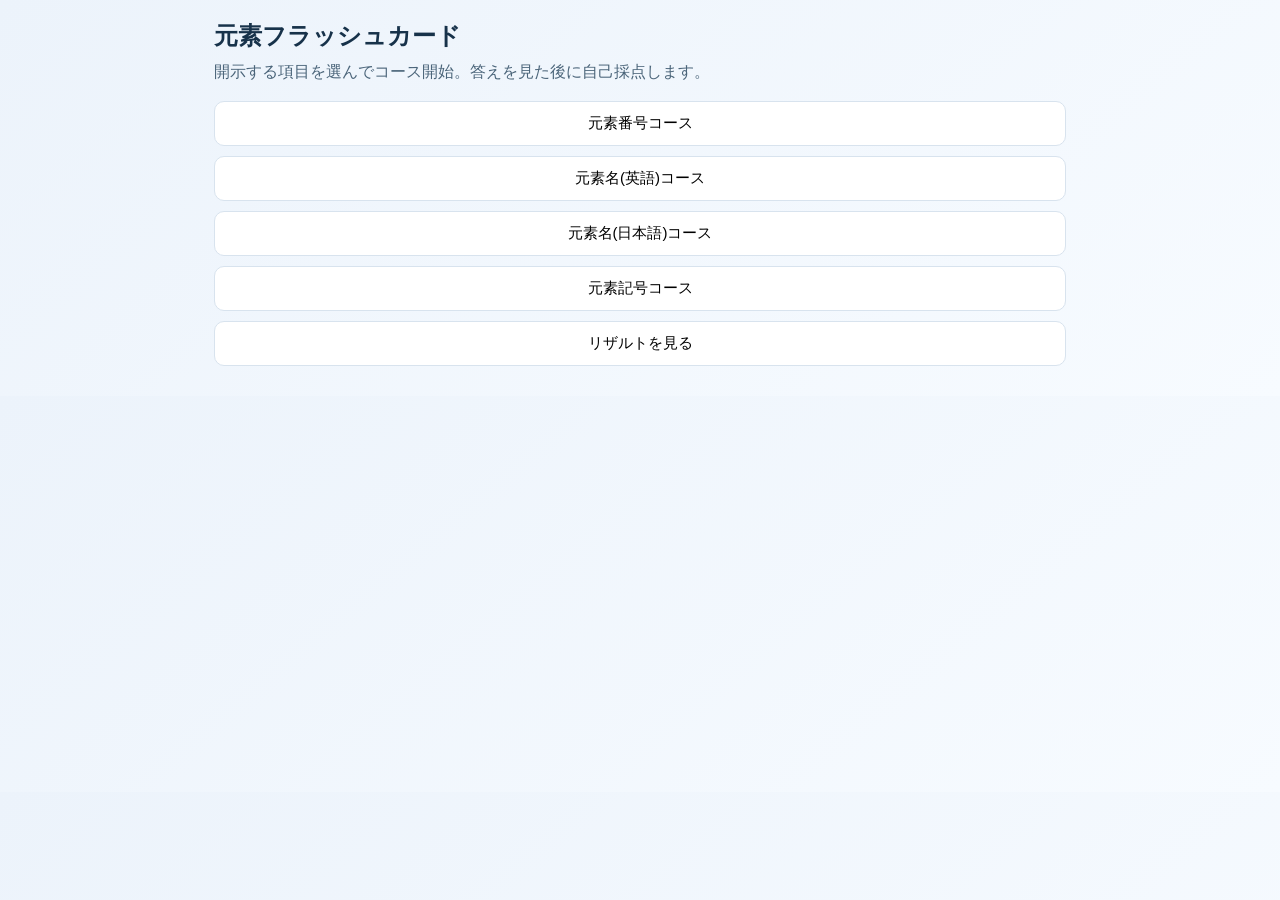
==== docs/index.html @ d859f599 "webをdocsに変更" ====
﻿<!doctype html>
<html lang="ja">
<head>
  <meta charset="UTF-8" />
  <meta name="viewport" content="width=device-width, initial-scale=1.0" />
  <title>元素フラッシュカード</title>
  <link rel="stylesheet" href="styles.css" />
</head>
<body>
  <main class="app">
    <section id="menu-screen" class="screen active">
      <h1>元素フラッシュカード</h1>
      <p>開示する項目を選んでコース開始。答えを見た後に自己採点します。</p>
      <div class="menu-buttons">
        <button data-course="number">元素番号コース</button>
        <button data-course="english">元素名(英語)コース</button>
        <button data-course="japanese">元素名(日本語)コース</button>
        <button data-course="symbol">元素記号コース</button>
        <button id="go-results">リザルトを見る</button>
      </div>
    </section>

    <section id="quiz-screen" class="screen">
      <div class="top-actions">
        <button class="back-menu">メニューに戻る</button>
      </div>
      <h2 id="quiz-title"></h2>
      <div class="card">
        <div class="row"><span class="label">元素番号</span><span id="q-number" class="value"></span></div>
        <div class="row"><span class="label">元素名(英語)</span><span id="q-english" class="value"></span></div>
        <div class="row"><span class="label">元素名(日本語)</span><span id="q-japanese" class="value"></span></div>
        <div class="row"><span class="label">元素記号</span><span id="q-symbol" class="value"></span></div>
      </div>
      <div class="actions">
        <button id="show-answer">答えを見る</button>
        <button id="mark-correct" disabled>正解</button>
        <button id="mark-wrong" disabled>誤答</button>
      </div>
    </section>

    <section id="result-screen" class="screen">
      <div class="top-actions">
        <button class="back-menu">メニューに戻る</button>
      </div>
      <h2>リザルト</h2>
      <div class="controls">
        <label for="window-size">集計範囲</label>
        <select id="window-size">
          <option value="10000">過去10000問</option>
          <option value="5000">過去5000問</option>
          <option value="1000">過去1000問</option>
          <option value="500">過去500問</option>
        </select>
      </div>
      <div id="result-panels" class="result-panels"></div>
    </section>
  </main>
  <script type="module" src="app.js"></script>
</body>
</html>
---- docs/styles.css ----
﻿:root {
  --bg: #f2f5f9;
  --panel: #ffffff;
  --text: #17324a;
  --sub: #4b657a;
  --accent: #0d6bb8;
  --accent-2: #08916f;
  --danger: #c44536;
  --line: #d8e3ee;
}

* {
  box-sizing: border-box;
}

body {
  margin: 0;
  font-family: "Segoe UI", "Hiragino Kaku Gothic ProN", "Meiryo", sans-serif;
  background: linear-gradient(140deg, #ecf3fb, #f7fbff);
  color: var(--text);
}

.app {
  max-width: 880px;
  margin: 0 auto;
  padding: 20px 14px 30px;
}

.screen {
  display: none;
}

.screen.active {
  display: block;
}

h1, h2 {
  margin: 0 0 10px;
}

p {
  margin: 0 0 18px;
  color: var(--sub);
}

.menu-buttons,
.actions {
  display: grid;
  gap: 10px;
}

button,
select {
  border: 1px solid var(--line);
  border-radius: 10px;
  padding: 12px 14px;
  font-size: 15px;
  background: var(--panel);
}

button {
  cursor: pointer;
  transition: 0.15s;
}

button:hover:enabled {
  border-color: var(--accent);
  transform: translateY(-1px);
}

#show-answer {
  border-color: var(--accent);
  color: var(--accent);
}

#mark-correct {
  border-color: var(--accent-2);
  color: var(--accent-2);
}

#mark-wrong {
  border-color: var(--danger);
  color: var(--danger);
}

button:disabled {
  opacity: 0.5;
  cursor: not-allowed;
}

.top-actions {
  margin-bottom: 10px;
}

.back-menu {
  width: fit-content;
}

.card {
  background: var(--panel);
  border: 1px solid var(--line);
  border-radius: 12px;
  padding: 12px;
  margin: 14px 0;
}

.row {
  display: grid;
  grid-template-columns: 170px 1fr;
  gap: 10px;
  padding: 8px 4px;
  border-bottom: 1px dashed #e5edf5;
}

.row:last-child {
  border-bottom: none;
}

.label {
  color: var(--sub);
  font-weight: 600;
}

.value {
  font-weight: 700;
}

.hidden-answer {
  letter-spacing: 0.15em;
  color: #97aab9;
}

.controls {
  display: flex;
  align-items: center;
  gap: 10px;
  margin-bottom: 14px;
}

.result-panels {
  display: grid;
  gap: 12px;
}

.panel {
  background: var(--panel);
  border: 1px solid var(--line);
  border-radius: 12px;
  padding: 12px;
}

.panel h3 {
  margin: 0 0 8px;
}

.panel p {
  margin: 0 0 8px;
}

.panel table {
  width: 100%;
  border-collapse: collapse;
  font-size: 14px;
}

.panel th,
.panel td {
  border-bottom: 1px solid #edf3f8;
  text-align: left;
  padding: 6px 4px;
}

.panel tr:last-child td {
  border-bottom: none;
}

@media (max-width: 640px) {
  .row {
    grid-template-columns: 1fr;
  }
}
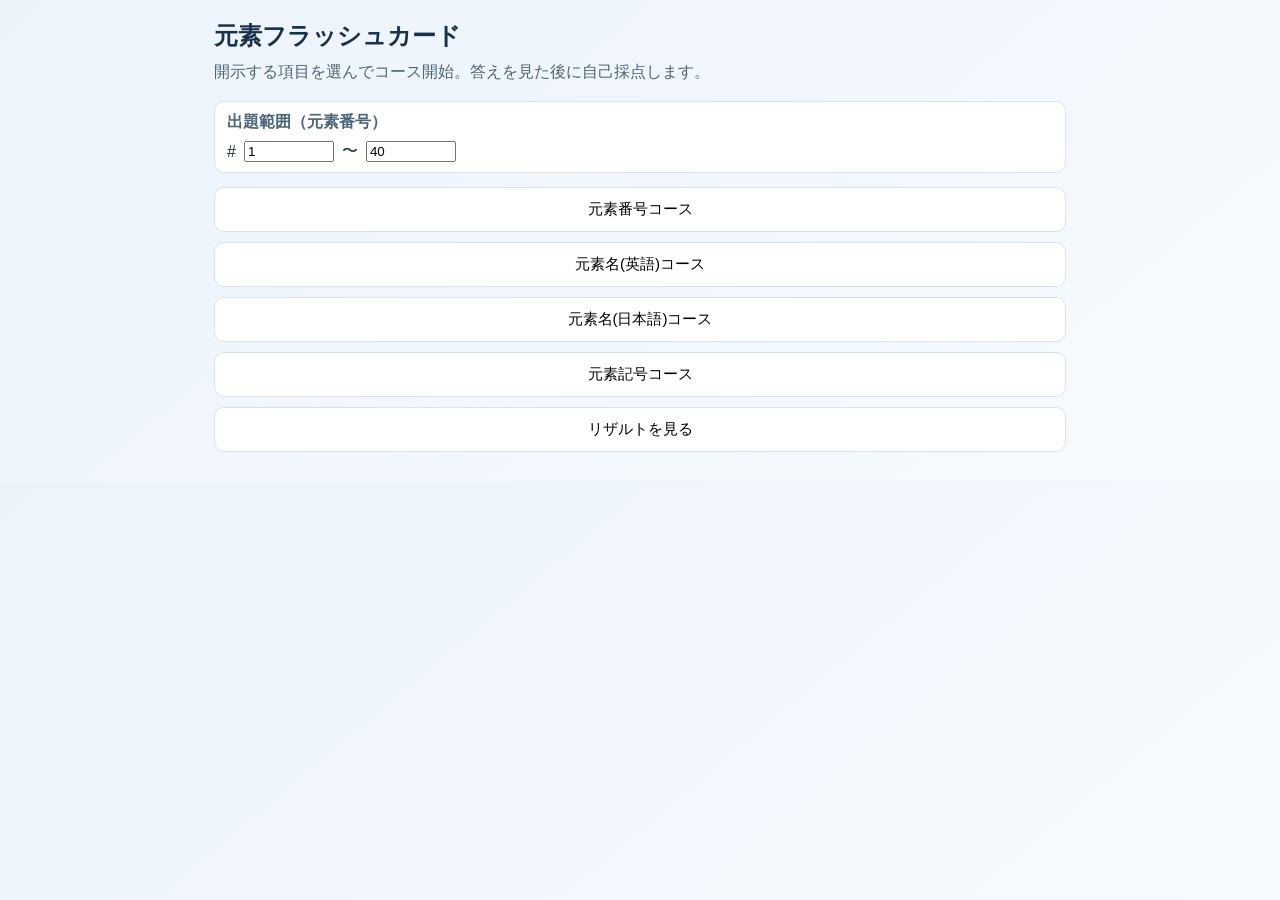
==== commit 44e974d4: "問題範囲指定機能追加" ====
--- a/docs/index.html
+++ b/docs/index.html
@@ -11,6 +11,15 @@
     <section id="menu-screen" class="screen active">
       <h1>元素フラッシュカード</h1>
       <p>開示する項目を選んでコース開始。答えを見た後に自己採点します。</p>
+      <div class="range-settings">
+        <p class="range-title">出題範囲（元素番号）</p>
+        <div class="range-inputs">
+          <span>#</span>
+          <input id="range-min" type="number" min="1" max="118" value="1" />
+          <span>〜</span>
+          <input id="range-max" type="number" min="1" max="118" value="40" />
+        </div>
+      </div>
       <div class="menu-buttons">
         <button data-course="number">元素番号コース</button>
         <button data-course="english">元素名(英語)コース</button>
--- a/docs/styles.css
+++ b/docs/styles.css
@@ -43,6 +43,29 @@
   color: var(--sub);
 }
 
+.range-settings {
+  margin-bottom: 14px;
+  padding: 10px 12px;
+  background: var(--panel);
+  border: 1px solid var(--line);
+  border-radius: 10px;
+}
+
+.range-title {
+  margin: 0 0 8px;
+  font-weight: 600;
+}
+
+.range-inputs {
+  display: flex;
+  align-items: center;
+  gap: 8px;
+}
+
+.range-inputs input {
+  width: 90px;
+}
+
 .menu-buttons,
 .actions {
   display: grid;
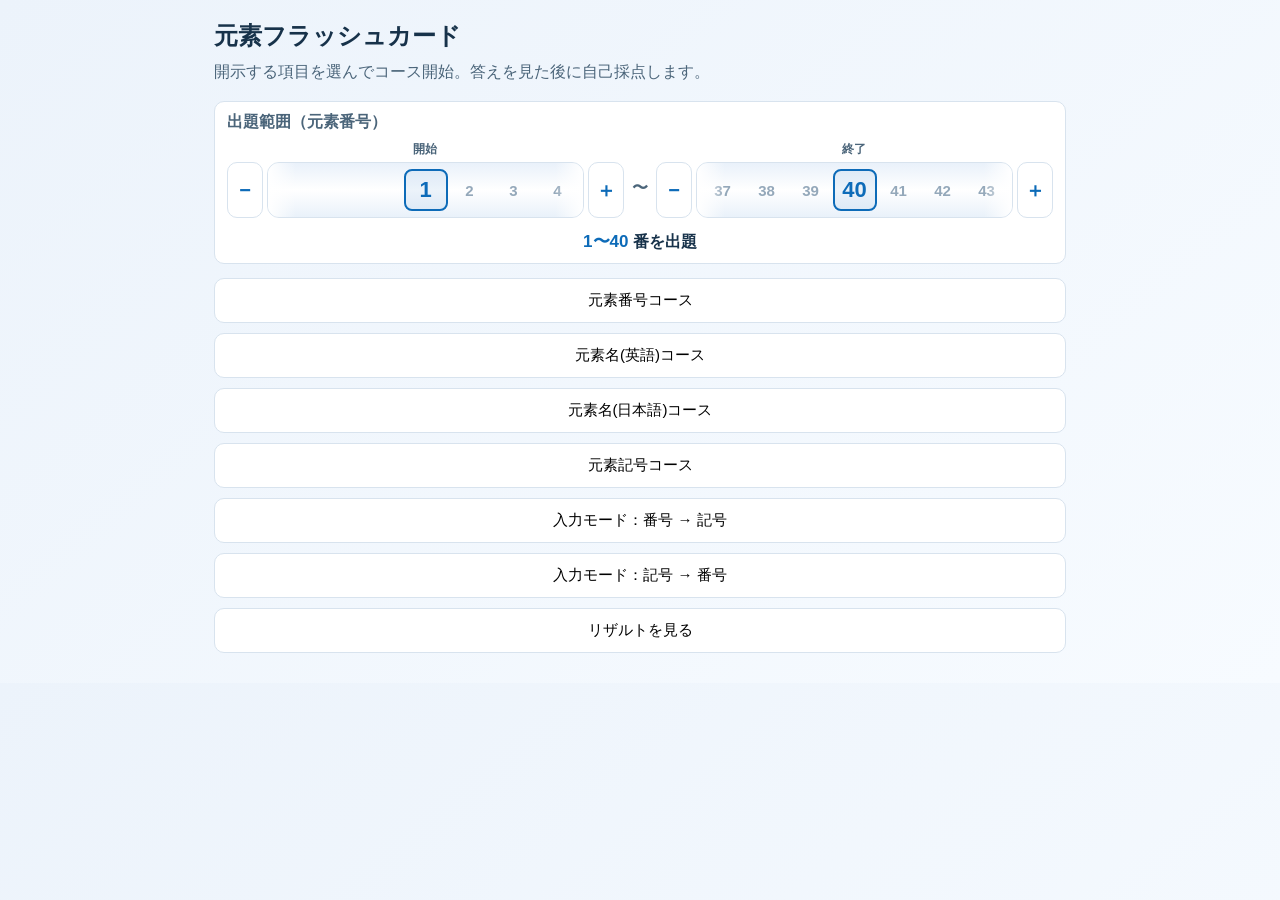
==== commit a9dae673: "出題範囲ジョグダイヤルUI化と入力モード2種を追加 - 出題範囲指定をスマホ向けジョグダイヤル風UIに刷新（−／＋ボタン併設、スクロール停止後に min/max を相互補正） - 入力モード2種を追加" ====
--- a/docs/index.html
+++ b/docs/index.html
@@ -4,6 +4,9 @@
   <meta charset="UTF-8" />
   <meta name="viewport" content="width=device-width, initial-scale=1.0" />
   <title>元素フラッシュカード</title>
+  <meta name="theme-color" content="#0d6bb8" />
+  <link rel="manifest" href="manifest.webmanifest" />
+  <link rel="icon" href="icon.svg" type="image/svg+xml" />
   <link rel="stylesheet" href="styles.css" />
 </head>
 <body>
@@ -13,18 +16,40 @@
       <p>開示する項目を選んでコース開始。答えを見た後に自己採点します。</p>
       <div class="range-settings">
         <p class="range-title">出題範囲（元素番号）</p>
-        <div class="range-inputs">
-          <span>#</span>
-          <input id="range-min" type="number" min="1" max="118" value="1" />
-          <span>〜</span>
-          <input id="range-max" type="number" min="1" max="118" value="40" />
+        <div class="range-dials">
+          <div class="dial-block">
+            <span class="dial-label">開始</span>
+            <div class="dial">
+              <button type="button" class="dial-step" data-target="min" data-step="-1" aria-label="開始を1減らす">−</button>
+              <div class="dial-track" id="dial-min">
+                <ul class="dial-list"></ul>
+                <div class="dial-cursor" aria-hidden="true"></div>
+              </div>
+              <button type="button" class="dial-step" data-target="min" data-step="1" aria-label="開始を1増やす">＋</button>
+            </div>
+          </div>
+          <span class="dial-sep">〜</span>
+          <div class="dial-block">
+            <span class="dial-label">終了</span>
+            <div class="dial">
+              <button type="button" class="dial-step" data-target="max" data-step="-1" aria-label="終了を1減らす">−</button>
+              <div class="dial-track" id="dial-max">
+                <ul class="dial-list"></ul>
+                <div class="dial-cursor" aria-hidden="true"></div>
+              </div>
+              <button type="button" class="dial-step" data-target="max" data-step="1" aria-label="終了を1増やす">＋</button>
+            </div>
+          </div>
         </div>
+        <p class="range-summary"><span id="range-summary">1〜40</span> 番を出題</p>
       </div>
       <div class="menu-buttons">
         <button data-course="number">元素番号コース</button>
         <button data-course="english">元素名(英語)コース</button>
         <button data-course="japanese">元素名(日本語)コース</button>
         <button data-course="symbol">元素記号コース</button>
+        <button data-course="symbolInput">入力モード：番号 → 記号</button>
+        <button data-course="numberInput">入力モード：記号 → 番号</button>
         <button id="go-results">リザルトを見る</button>
       </div>
     </section>
@@ -40,10 +65,21 @@
         <div class="row"><span class="label">元素名(日本語)</span><span id="q-japanese" class="value"></span></div>
         <div class="row"><span class="label">元素記号</span><span id="q-symbol" class="value"></span></div>
       </div>
-      <div class="actions">
+      <div class="actions" id="default-actions">
         <button id="show-answer">答えを見る</button>
         <button id="mark-correct" disabled>正解</button>
         <button id="mark-wrong" disabled>誤答</button>
+      </div>
+      <div class="input-actions" id="input-actions" hidden>
+        <div id="input-display" class="input-display" data-placeholder="ここに入力"></div>
+        <div id="alpha-pad" class="input-pad alpha-pad" hidden></div>
+        <div id="num-pad" class="input-pad num-pad" hidden></div>
+        <div class="input-controls">
+          <button id="input-back" type="button" aria-label="1文字削除">⌫</button>
+          <button id="input-submit" type="button">答え合わせ</button>
+          <button id="input-next" type="button" hidden>次の問題</button>
+        </div>
+        <p id="judge-result" class="judge-result" hidden></p>
       </div>
     </section>
 
--- a/docs/styles.css
+++ b/docs/styles.css
@@ -56,14 +56,161 @@
   font-weight: 600;
 }
 
-.range-inputs {
-  display: flex;
-  align-items: center;
+.range-dials {
+  display: flex;
+  align-items: stretch;
   gap: 8px;
 }
 
-.range-inputs input {
-  width: 90px;
+.dial-block {
+  flex: 1 1 0;
+  min-width: 0;
+  display: flex;
+  flex-direction: column;
+  align-items: center;
+  gap: 4px;
+}
+
+.dial-label {
+  font-size: 12px;
+  font-weight: 600;
+  color: var(--sub);
+  letter-spacing: 0.05em;
+}
+
+.dial {
+  display: flex;
+  align-items: center;
+  gap: 4px;
+  width: 100%;
+}
+
+.dial-step {
+  flex: 0 0 auto;
+  width: 36px;
+  height: 56px;
+  padding: 0;
+  font-size: 20px;
+  line-height: 1;
+  font-weight: 700;
+  color: var(--accent);
+  user-select: none;
+}
+
+.dial-track {
+  position: relative;
+  flex: 1 1 0;
+  min-width: 0;
+  height: 56px;
+  border-radius: 12px;
+  border: 1px solid var(--line);
+  background: linear-gradient(180deg, #e9f1fa 0%, #ffffff 50%, #e9f1fa 100%);
+  overflow: hidden;
+  touch-action: pan-x;
+}
+
+.dial-track::before,
+.dial-track::after {
+  content: "";
+  position: absolute;
+  top: 0;
+  bottom: 0;
+  width: 28px;
+  pointer-events: none;
+  z-index: 2;
+}
+
+.dial-track::before {
+  left: 0;
+  background: linear-gradient(to right, #ffffff, rgba(255, 255, 255, 0));
+}
+
+.dial-track::after {
+  right: 0;
+  background: linear-gradient(to left, #ffffff, rgba(255, 255, 255, 0));
+}
+
+.dial-list {
+  list-style: none;
+  margin: 0;
+  padding: 0;
+  height: 100%;
+  display: flex;
+  align-items: center;
+  overflow-x: auto;
+  overflow-y: hidden;
+  scroll-snap-type: x mandatory;
+  scroll-behavior: smooth;
+  scrollbar-width: none;
+  -ms-overflow-style: none;
+  -webkit-overflow-scrolling: touch;
+  overscroll-behavior-x: contain;
+}
+
+.dial-list::-webkit-scrollbar {
+  display: none;
+}
+
+.dial-list li {
+  flex: 0 0 44px;
+  height: 100%;
+  display: flex;
+  align-items: center;
+  justify-content: center;
+  scroll-snap-align: center;
+  scroll-snap-stop: always;
+  font-variant-numeric: tabular-nums;
+  font-weight: 600;
+  font-size: 15px;
+  color: #94a8ba;
+  cursor: pointer;
+  transition: color 0.15s, font-size 0.15s, font-weight 0.15s;
+}
+
+.dial-list li.dial-spacer {
+  cursor: default;
+  pointer-events: none;
+}
+
+.dial-list li.active {
+  color: var(--accent);
+  font-size: 22px;
+  font-weight: 800;
+}
+
+.dial-cursor {
+  position: absolute;
+  top: 6px;
+  bottom: 6px;
+  left: 50%;
+  width: 44px;
+  transform: translateX(-50%);
+  border: 2px solid var(--accent);
+  border-radius: 8px;
+  background: rgba(13, 107, 184, 0.08);
+  pointer-events: none;
+  z-index: 1;
+}
+
+.dial-sep {
+  align-self: center;
+  margin-top: 18px;
+  font-weight: 700;
+  color: var(--sub);
+}
+
+.range-summary {
+  margin: 12px 0 0;
+  text-align: center;
+  font-weight: 600;
+  color: var(--text);
+}
+
+.range-summary span {
+  color: var(--accent);
+  font-size: 17px;
+  font-weight: 800;
+  font-variant-numeric: tabular-nums;
 }
 
 .menu-buttons,
@@ -202,3 +349,124 @@
     grid-template-columns: 1fr;
   }
 }
+
+.input-actions {
+  display: flex;
+  flex-direction: column;
+  gap: 10px;
+}
+
+.input-display {
+  height: 64px;
+  border-radius: 12px;
+  border: 2px solid var(--accent);
+  background: var(--panel);
+  display: flex;
+  align-items: center;
+  justify-content: center;
+  font-size: 32px;
+  font-weight: 800;
+  letter-spacing: 0.08em;
+  color: var(--accent);
+  font-variant-numeric: tabular-nums;
+}
+
+.input-display:empty::before {
+  content: attr(data-placeholder);
+  color: #b6c5d3;
+  font-size: 15px;
+  font-weight: 500;
+  letter-spacing: normal;
+}
+
+.input-pad {
+  display: grid;
+  gap: 6px;
+}
+
+.alpha-pad {
+  grid-template-columns: repeat(7, 1fr);
+}
+
+.num-pad {
+  grid-template-columns: repeat(3, 1fr);
+  max-width: 320px;
+  margin: 0 auto;
+  width: 100%;
+}
+
+.input-pad button {
+  height: 48px;
+  padding: 0;
+  font-size: 18px;
+  font-weight: 700;
+  background: var(--panel);
+  border: 1px solid var(--line);
+  border-radius: 10px;
+  color: var(--text);
+  font-variant-numeric: tabular-nums;
+}
+
+.input-pad button:active:enabled {
+  background: #e2ecf6;
+  transform: translateY(1px);
+}
+
+.input-controls {
+  display: grid;
+  grid-template-columns: 1fr 2fr;
+  gap: 6px;
+}
+
+.input-controls button {
+  height: 48px;
+  font-size: 16px;
+  font-weight: 700;
+}
+
+#input-back {
+  font-size: 22px;
+  color: var(--sub);
+}
+
+#input-submit {
+  border-color: var(--accent);
+  color: var(--accent);
+}
+
+#input-next {
+  grid-column: 1 / -1;
+  border-color: var(--accent);
+  color: var(--accent);
+}
+
+.judge-result {
+  margin: 0;
+  padding: 10px 12px;
+  border-radius: 10px;
+  text-align: center;
+  font-weight: 700;
+  font-size: 15px;
+}
+
+.judge-result.correct {
+  background: #d8f1e3;
+  color: var(--accent-2);
+  border: 1px solid #a4d9bf;
+}
+
+.judge-result.wrong {
+  background: #fcdedc;
+  color: var(--danger);
+  border: 1px solid #efb6b1;
+}
+
+@media (max-width: 380px) {
+  .alpha-pad {
+    grid-template-columns: repeat(6, 1fr);
+  }
+  .input-pad button {
+    font-size: 16px;
+    height: 44px;
+  }
+}
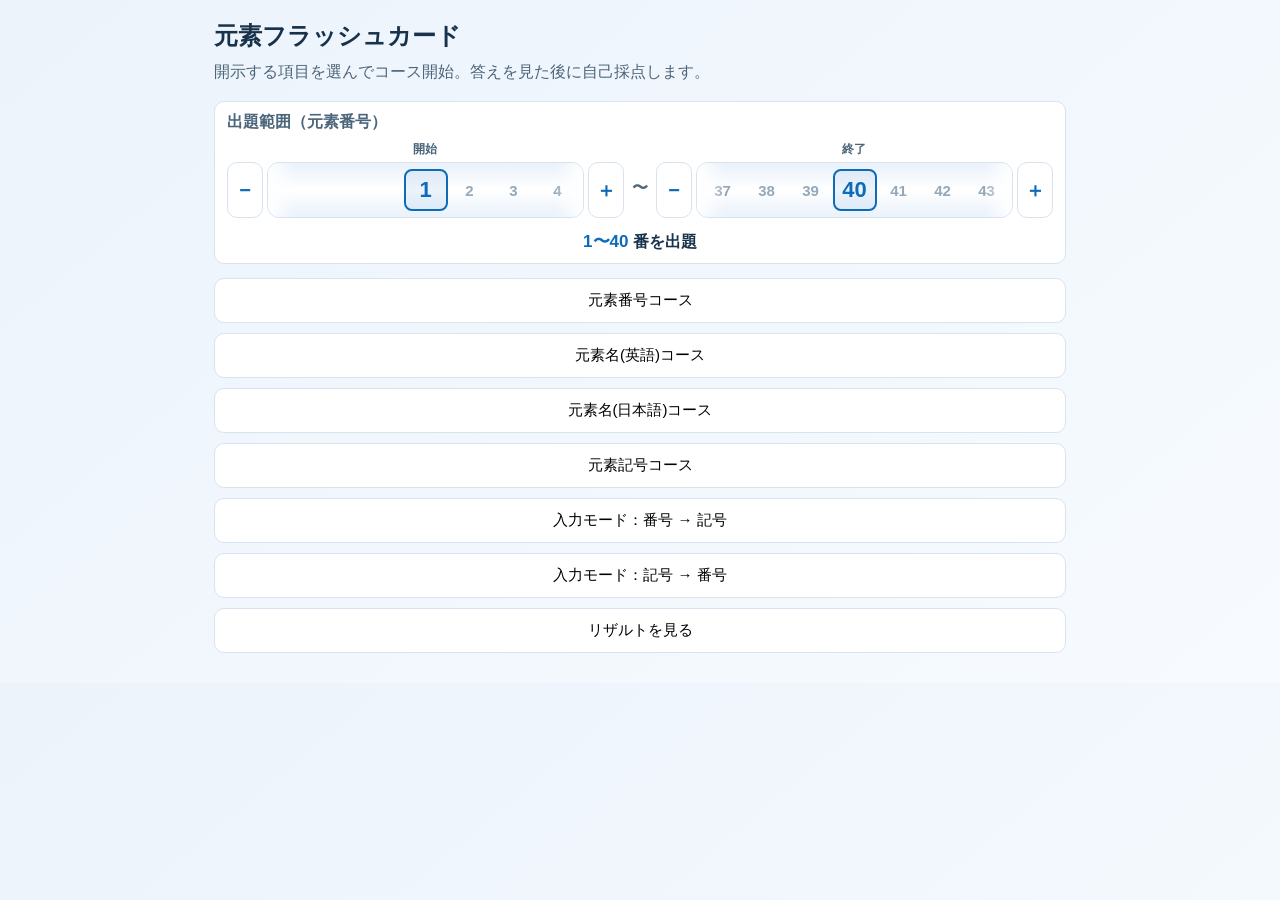
==== commit ed9cbb13: "入力モードをOSネイティブキーボードに変更／出題範囲をlocalStorageへ保存 - カスタムA-Z／テンキーパッドを廃止し、input要素にinputmode属性で   英字キーボードと数字キー" ====
--- a/docs/index.html
+++ b/docs/index.html
@@ -71,11 +71,16 @@
         <button id="mark-wrong" disabled>誤答</button>
       </div>
       <div class="input-actions" id="input-actions" hidden>
-        <div id="input-display" class="input-display" data-placeholder="ここに入力"></div>
-        <div id="alpha-pad" class="input-pad alpha-pad" hidden></div>
-        <div id="num-pad" class="input-pad num-pad" hidden></div>
+        <input
+          id="answer-input"
+          class="answer-input"
+          type="text"
+          autocomplete="off"
+          autocorrect="off"
+          spellcheck="false"
+          maxlength="3"
+        />
         <div class="input-controls">
-          <button id="input-back" type="button" aria-label="1文字削除">⌫</button>
           <button id="input-submit" type="button">答え合わせ</button>
           <button id="input-next" type="button" hidden>次の問題</button>
         </div>
--- a/docs/styles.css
+++ b/docs/styles.css
@@ -356,86 +356,53 @@
   gap: 10px;
 }
 
-.input-display {
+.answer-input {
   height: 64px;
+  width: 100%;
   border-radius: 12px;
   border: 2px solid var(--accent);
   background: var(--panel);
-  display: flex;
-  align-items: center;
-  justify-content: center;
+  text-align: center;
   font-size: 32px;
   font-weight: 800;
   letter-spacing: 0.08em;
   color: var(--accent);
   font-variant-numeric: tabular-nums;
-}
-
-.input-display:empty::before {
-  content: attr(data-placeholder);
+  font-family: inherit;
+  outline: none;
+  padding: 0 12px;
+}
+
+.answer-input:focus {
+  box-shadow: 0 0 0 3px rgba(13, 107, 184, 0.2);
+}
+
+.answer-input::placeholder {
   color: #b6c5d3;
   font-size: 15px;
   font-weight: 500;
   letter-spacing: normal;
 }
 
-.input-pad {
-  display: grid;
-  gap: 6px;
-}
-
-.alpha-pad {
-  grid-template-columns: repeat(7, 1fr);
-}
-
-.num-pad {
-  grid-template-columns: repeat(3, 1fr);
-  max-width: 320px;
-  margin: 0 auto;
-  width: 100%;
-}
-
-.input-pad button {
-  height: 48px;
-  padding: 0;
-  font-size: 18px;
-  font-weight: 700;
-  background: var(--panel);
-  border: 1px solid var(--line);
-  border-radius: 10px;
-  color: var(--text);
-  font-variant-numeric: tabular-nums;
-}
-
-.input-pad button:active:enabled {
-  background: #e2ecf6;
-  transform: translateY(1px);
+.answer-input:disabled {
+  opacity: 0.7;
+  cursor: not-allowed;
 }
 
 .input-controls {
   display: grid;
-  grid-template-columns: 1fr 2fr;
+  grid-template-columns: 1fr;
   gap: 6px;
 }
 
 .input-controls button {
-  height: 48px;
+  height: 52px;
   font-size: 16px;
   font-weight: 700;
 }
 
-#input-back {
-  font-size: 22px;
-  color: var(--sub);
-}
-
-#input-submit {
-  border-color: var(--accent);
-  color: var(--accent);
-}
-
+#input-submit,
 #input-next {
-  grid-column: 1 / -1;
   border-color: var(--accent);
   color: var(--accent);
 }
@@ -460,13 +427,3 @@
   color: var(--danger);
   border: 1px solid #efb6b1;
 }
-
-@media (max-width: 380px) {
-  .alpha-pad {
-    grid-template-columns: repeat(6, 1fr);
-  }
-  .input-pad button {
-    font-size: 16px;
-    height: 44px;
-  }
-}
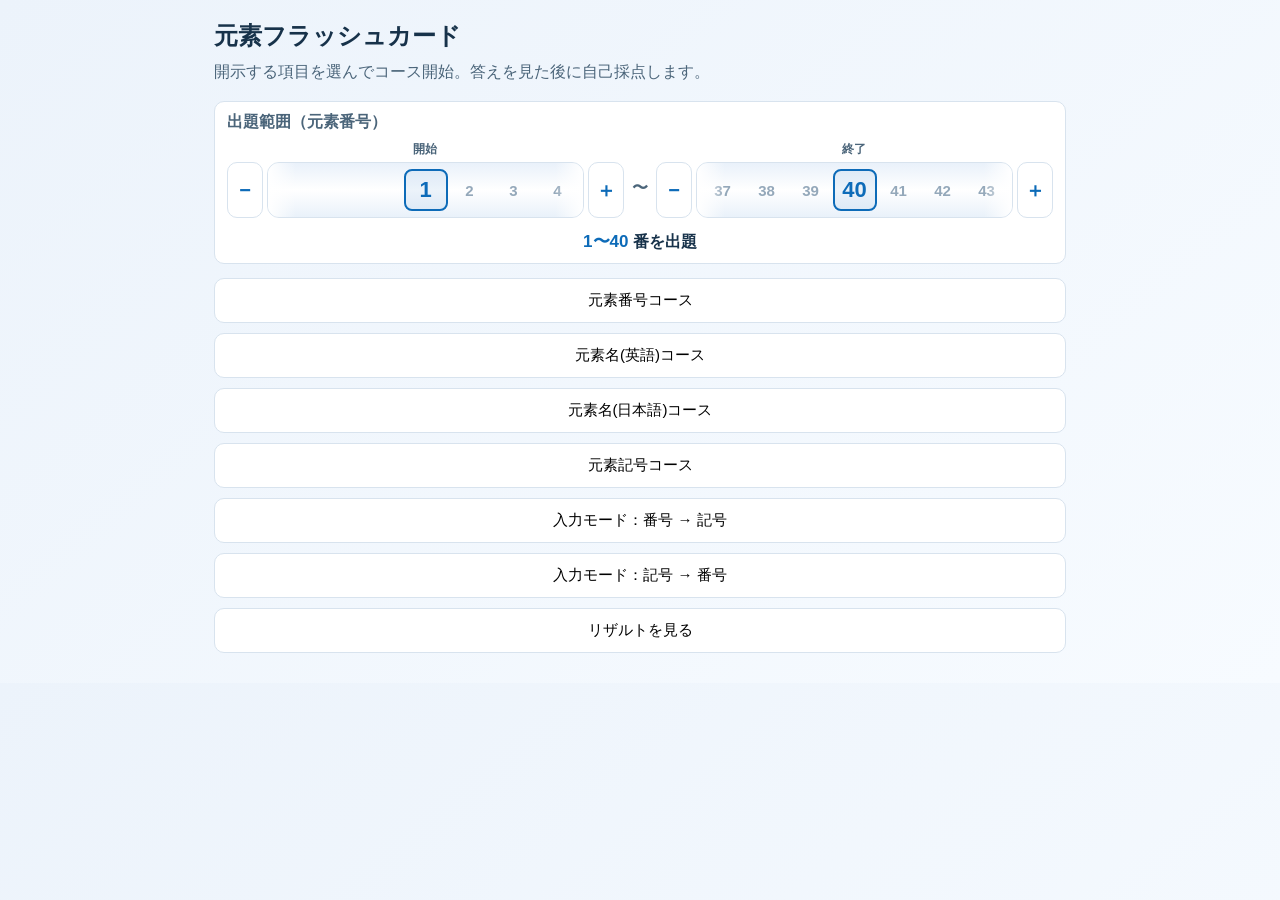
==== commit 54562994: "入力モードを自動判定・自動遷移化し、伏せ行を非表示に - 答え合わせ後に正誤を判定→記録→次問へ自動遷移（次の問題ボタン削除） - 正解は700ms、誤答は2.2sで遷移。Enterまたは結果欄タップ" ====
--- a/docs/index.html
+++ b/docs/index.html
@@ -82,7 +82,6 @@
         />
         <div class="input-controls">
           <button id="input-submit" type="button">答え合わせ</button>
-          <button id="input-next" type="button" hidden>次の問題</button>
         </div>
         <p id="judge-result" class="judge-result" hidden></p>
       </div>
--- a/docs/styles.css
+++ b/docs/styles.css
@@ -279,11 +279,10 @@
   grid-template-columns: 170px 1fr;
   gap: 10px;
   padding: 8px 4px;
+}
+
+.row:has(~ .row:not([hidden])) {
   border-bottom: 1px dashed #e5edf5;
-}
-
-.row:last-child {
-  border-bottom: none;
 }
 
 .label {
@@ -401,8 +400,7 @@
   font-weight: 700;
 }
 
-#input-submit,
-#input-next {
+#input-submit {
   border-color: var(--accent);
   color: var(--accent);
 }
@@ -414,6 +412,7 @@
   text-align: center;
   font-weight: 700;
   font-size: 15px;
+  cursor: pointer;
 }
 
 .judge-result.correct {
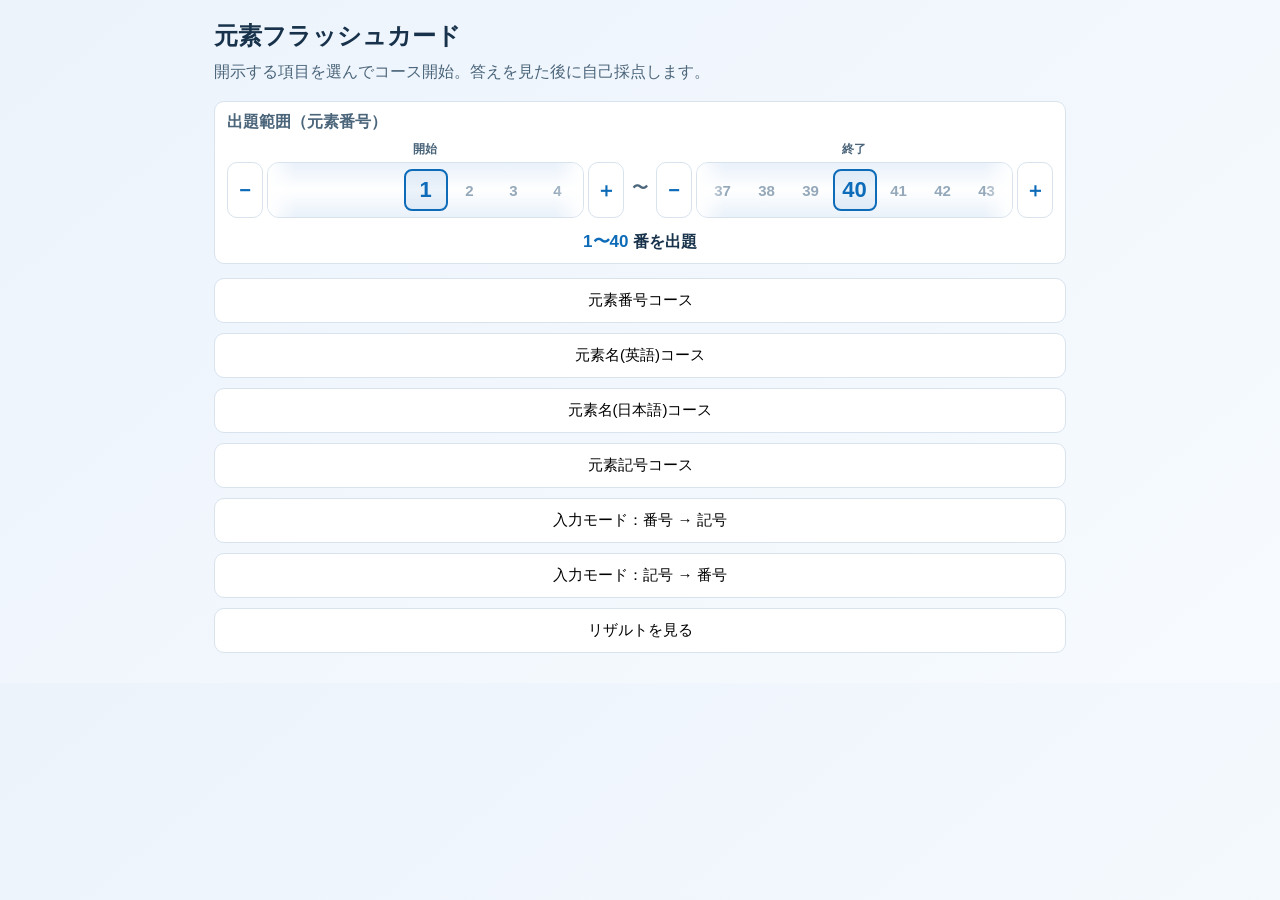
==== commit 3d7e5193: "入力モードのUX修正：手動次問遷移を復活、伏字行の非表示が効くようCSS修正 - 自動遷移をやめて「次の問題」ボタンを復活（自動判定・自動記録は維持） - [hidden]属性が.row { disp" ====
--- a/docs/index.html
+++ b/docs/index.html
@@ -82,6 +82,7 @@
         />
         <div class="input-controls">
           <button id="input-submit" type="button">答え合わせ</button>
+          <button id="input-next" type="button" hidden>次の問題</button>
         </div>
         <p id="judge-result" class="judge-result" hidden></p>
       </div>
--- a/docs/styles.css
+++ b/docs/styles.css
@@ -11,6 +11,10 @@
 
 * {
   box-sizing: border-box;
+}
+
+[hidden] {
+  display: none !important;
 }
 
 body {
@@ -400,7 +404,8 @@
   font-weight: 700;
 }
 
-#input-submit {
+#input-submit,
+#input-next {
   border-color: var(--accent);
   color: var(--accent);
 }
@@ -412,7 +417,6 @@
   text-align: center;
   font-weight: 700;
   font-size: 15px;
-  cursor: pointer;
 }
 
 .judge-result.correct {
